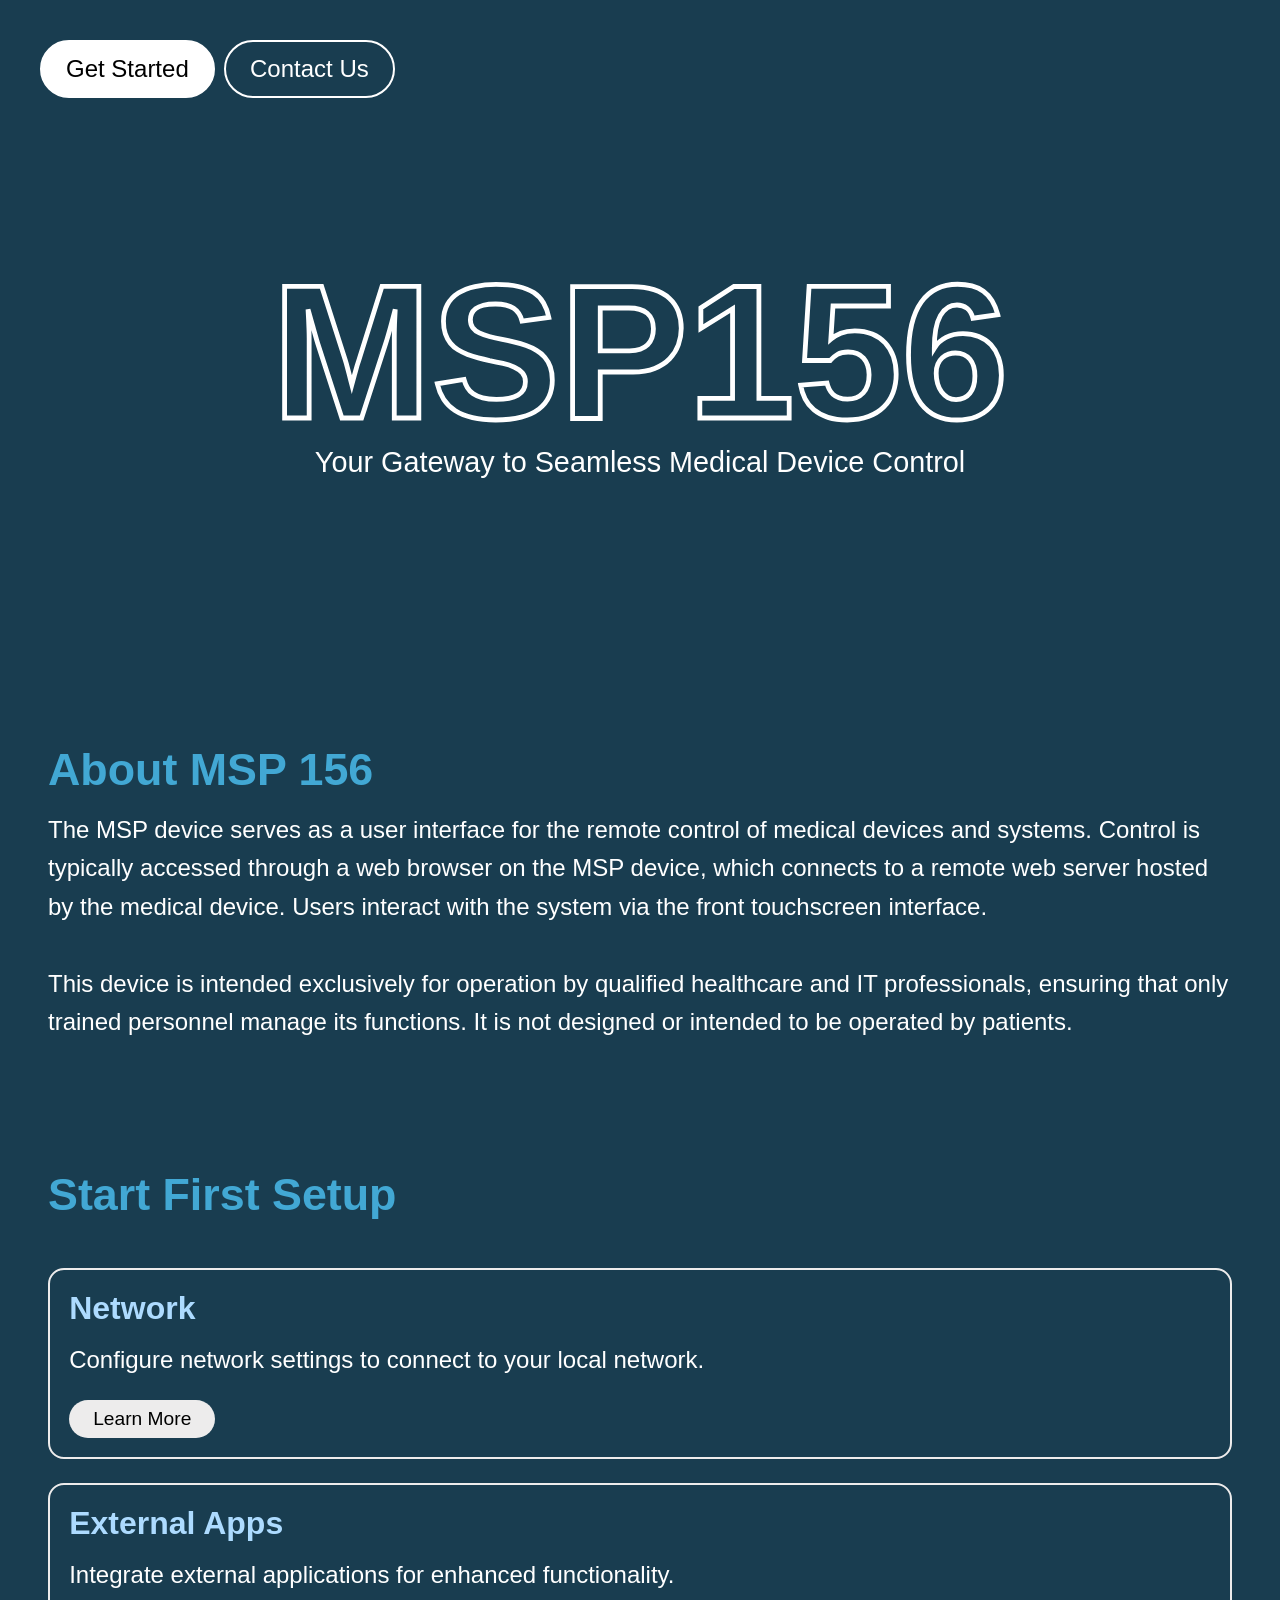
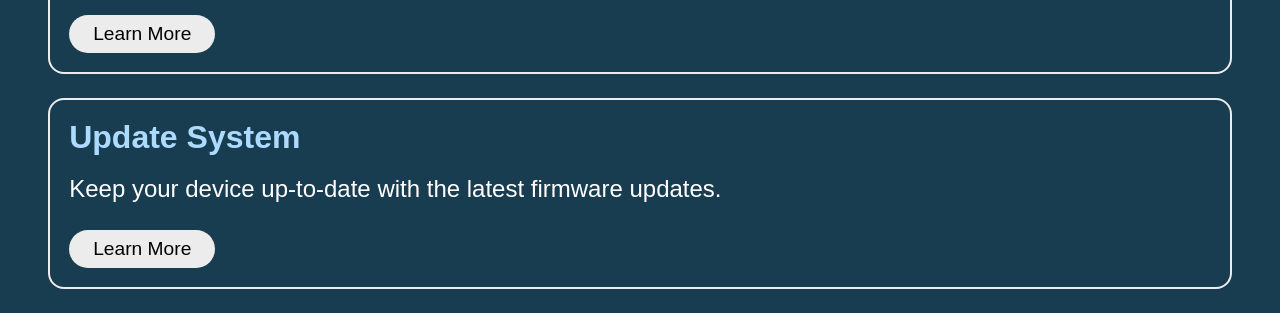
==== index.html @ 120f33a7 "init" ====
<!DOCTYPE html>
<html lang="en">
<head>
  <meta charset="UTF-8" />
  <meta name="viewport" content="width=device-width, initial-scale=1.0"/>
  <title>MSP 156</title>
  <link rel="stylesheet" href="styles.css" />
  <link rel="icon" type="image/png" href="logo.ico" />
</head>
<body>
  <!------------------------------------>
  <!--         Navigation Bar         -->
  <!------------------------------------>
  <button class="get-started" id="getStarted"></button>
  <button class="contact-us" id="contactUs"></button>


  <!------------------------------------>
  <!--        Landing Section         -->
  <!------------------------------------>
  <div class="landing-section">
    <div class="shape rectangle large"></div>
    <div class="shape circle small left"></div>
    <div class="shape rectangle tall right"></div>
    <div class="title" id="title"></div>
    <p class="caption" id="caption"></p>
    <div class="shape rectangle medium bottom"></div>
    <div class="shape circle small right-bottom"></div>
  </div>


  <!------------------------------------>
  <!--         About Section          -->
  <!------------------------------------>
  <div class="about-section" >
    <div class="about-content">
      <h2 id="aboutTitle"></h2>
      <p id="aboutDesc" style="white-space: pre-line;"></p>
    </div>
    <!-- u can add the msp 156 device picture here if needed -->
    <!-- <div class="about-image">
      <img src="device-picture.png" alt="About MSP 156" />
    </div> -->
  </div>


  <!------------------------------------>
  <!--         Setup Section          -->
  <!------------------------------------>
  <div class="setup-section" id="setupSection">
    <h2 class="setup-title" id="getStartedTitle"></h2>
    <div class="cards">
      <div class="card">
        <h2 id="setup1"></h2>
        <p id="setup1Desc"></p>
        <button id="learnMore1"></button>
      </div>
      <div class="card">
        <h2 id="setup2"></h2>
        <p id="setup2Desc"></p>
        <button id="learnMore2"></button>
      </div>
      <div class="card">
        <h2 id="setup3"></h2>
        <p id="setup3Desc"></p>
        <button id="learnMore3"></button>
      </div>
    </div>  
  </body>
</html>

<script>
  /*===================================*/
  /*           Define Texts            */
  /*===================================*/
  const title = "MSP156";
  const caption = "Your Gateway to Seamless Medical Device Control";
  const getStarted = "Get Started";
  const contactUs = "Contact Us";
  const aboutTitle = "About MSP 156";
  const aboutDesc = `The MSP device serves as a user interface for the remote control of medical devices and systems. Control is typically accessed through a web browser on the MSP device, which connects to a remote web server hosted by the medical device. Users interact with the system via the front touchscreen interface.
                    
                    This device is intended exclusively for operation by qualified healthcare and IT professionals, ensuring that only trained personnel manage its functions. It is not designed or intended to be operated by patients.`;
  const getStartedTitle = "Start First Setup";
  const setup1 = "Network";
  const setup1Desc = "Configure network settings to connect to your local network.";
  const setup2 = "External Apps";
  const setup2Desc = "Integrate external applications for enhanced functionality.";
  const setup3 = "Update System";
  const setup3Desc = "Keep your device up-to-date with the latest firmware updates.";

  const learnMore1 = "Learn More";
  const learnMore2 = "Learn More";
  const learnMore3 = "Learn More";

  document.getElementById('title').textContent = title;
  document.getElementById('caption').textContent = caption;
  document.querySelector('#getStarted').textContent = getStarted;
  document.querySelector('#contactUs').textContent = contactUs;
  document.getElementById('aboutTitle').textContent = aboutTitle;
  document.getElementById('aboutDesc').textContent = aboutDesc;
  document.getElementById('getStartedTitle').textContent = getStartedTitle;
  document.getElementById('setup1').textContent = setup1;
  document.getElementById('setup2').textContent = setup2;
  document.getElementById('setup3').textContent = setup3;
  document.getElementById('setup1Desc').textContent = setup1Desc;
  document.getElementById('setup2Desc').textContent = setup2Desc;
  document.getElementById('setup3Desc').textContent = setup3Desc;
  document.getElementById('learnMore1').textContent = learnMore1;
  document.getElementById('learnMore2').textContent = learnMore2;
  document.getElementById('learnMore3').textContent = learnMore3;
  

  /*===================================*/
  /*           Animations              */
  /*===================================*/
  function isInViewport(element) {
    const rect = element.getBoundingClientRect();
    return (
      rect.top <= (window.innerHeight || document.documentElement.clientHeight)
    );
  }

  // Animate cards when in viewport
  function animateElementsOnScroll() {
    const elements = [
      document.getElementById('aboutTitle'),
      document.getElementById('aboutDesc'),
      document.getElementById('getStartedTitle')
    ];

    elements.forEach(el => {
      if (el) {
        if (isInViewport(el)) {
          el.classList.add('animate');
        } else {
          el.classList.remove('animate');
        }
      }
    });

    const cards = document.querySelectorAll('.card');
    cards.forEach(card => {
      if (isInViewport(card)) {
        card.classList.add('animate');
      } else {
        card.classList.remove('animate');
      }
    });
  }

  window.addEventListener('scroll', animateElementsOnScroll);
  window.addEventListener('load', animateElementsOnScroll);


  /*===================================*/
  /*     Button Navigation Actions     */
  /*===================================*/

  //==== Get Started Button ====//
  document.querySelector('.get-started').addEventListener('click', () => {
    console.log("Get Started clicked");
    document.getElementById('setupSection').scrollIntoView({ behavior: 'smooth' });
  });

  //==== Contact Us Button ====//
  document.querySelector('.contact-us').addEventListener('click', () => {
    window.location.href = 'https://www.medicapture.com/support';
  });

  //==== Network Setup Button ====//
  document.getElementById('learnMore1').addEventListener('click', () => {
    window.location.href = 'network.html';
  });

  //==== Integrate External Apps Button ====//
  document.getElementById('learnMore2').addEventListener('click', () => {
    window.location.href = 'externalApp.html';
  });
  
  //==== Update System Button ====//
  document.getElementById('learnMore3').addEventListener('click', () => {
    window.location.href = 'update.html';
  });

</script>
---- styles.css ----
* {
  margin: 0;
  padding: 0;
  box-sizing: border-box;
}

body {
  background-color: #193d50;
  font-family: 'Arial', sans-serif;
  overflow: auto;
  scrollbar-width: none;
  -ms-overflow-style: none; 
}

body::-webkit-scrollbar {
  display: none; 
}


/*=====================================*/
/*          Button Navigation          */
/*=====================================*/
.get-started {
  position: absolute;
  top: 2.5rem;
  left: 2.5rem;
  background: white;
  border: white 0.15rem solid;
  color: none;
  border-radius: 2.5rem;
  font-size: 1.5rem;
  padding: 0.8rem 1.5rem;
  cursor: pointer;
  z-index: 10;
}

.contact-us {
  position: absolute;
  top: 2.5rem;
  left: 14rem;
  background: transparent;
  color: white;
  border: white 0.15rem solid;
  border-radius: 2.5rem;
  font-size: 1.5rem;
  padding: 0.8rem 1.5rem;
  cursor: pointer;
  z-index: 10;
}


/*=====================================*/
/*          Landing Section            */
/*=====================================*/
.landing-section {
  width: 100%;
  height: 100vh;
  text-align: center;
  color: white;
  display: flex;
  flex-direction: column;
  justify-content: center;
  align-items: center;
}

@media (max-width: 1306px) {
  .landing-section {
    height: 80vh;
  }
}

@media (min-height: 1300px) {
  .landing-section {
    height: 40vh;
  }
}

/*===== Title and Caption =====*/
.title {
  font-size: 18rem;
  font-weight: bold;
  color: #193d50;
  -webkit-text-stroke: 0.3rem white;
  z-index: 1;
  margin: 0;
}

@media (max-width: 1306px) {
  .title {
    font-size: 12rem;
  }
}


.caption {
  font-size: 2.5rem;
  z-index: 1;
  margin-top: -1.5rem;
}

@media (max-width: 1306px) {
  .caption {
    font-size: 1.8rem;
    margin-top: -1rem;
  }
}

/*===== Shapes Background =====*/
/* .shape {
  position: absolute;
  background: linear-gradient(135deg, #b06ab3, #4568dc);
  z-index: 0;
  border-radius: 2rem;
}

.rectangle.large {
  width: 66rem;
  height: 34rem;
  top: 8rem;
  left: 7.5rem;
}

.rectangle.medium.bottom {
  width: 48.5rem;
  height: 24.5rem;
  bottom: 9rem;
  left: 10rem;
}

.rectangle.tall.right {
  width: 18.5rem;
  height: 76rem;;
  right: 1.8rem;
  top: 3.1rem;
}

.circle.small {
  width: 15rem;
  height: 15rem;
  border-radius: 50%;
}

.circle.small.left {
  height: 10rem;
  width: 10rem;
  top: 41rem;
  left: 1rem;
}

.circle.small.right-bottom {
  bottom: 2.5rem;
  right: 13.5rem;
} */


/*=====================================*/
/*           About Section             */
/*=====================================*/
.about-section {
  padding: 1.5rem 3rem;
  display: flex;
  align-items: center;
  justify-content: space-between;
  color: white;
  gap: 3rem;
}

.about-content {
  flex: 1;
  max-width: 100%;
}

.about-content h2 {
  font-size: 2.8rem;
  margin-bottom: 1rem;
  color: #42a8d4;
}

.about-content p {
  font-size: 1.5rem;
  line-height: 1.6;
  color: white;
}

.about-image {
  flex: 1;
  max-width: 30%;
}

.about-image img {
  width: 100%;
  height: auto;
  object-fit: cover;
  box-shadow: 0 0 15px rgba(0,0,0,0.5);
}

/*=====================================*/
/*            Setup Section            */
/*=====================================*/
.setup-section {
  margin-top: 5rem;
  padding: 1.5rem 3rem;
  width: 100%;
}

.setup-title {
  font-size: 2.8rem;
  color: #42a8d4;
  margin-bottom: 3rem;
}

.cards {
  display: grid;
  grid-template-columns: 1fr 1fr 1fr;
  gap: 1.5rem;
  width: 100%;
}

@media (max-width: 1306px) {
  .cards {
    grid-template-columns: 1fr;
  }
}

.card {
  width: 100%;
  height: auto;
  min-height: 0;
  border: 0.15rem solid #edecec;
  border-radius: 1rem;
  background-color: transparent;
  color: white;
  font-size: 1.5rem;
  padding: 1.2rem;
}

.card h2 {
  color: #addbff;
  font-weight: bold;
  font-size: 2rem;
}

.card p {
  margin-top: 1rem;
  font-size: 1.5rem;
  line-height: 1.4;
}

.card button {
  margin-top: 1.5rem;
  background: #edecec;
  border: none;
  border-radius: 1.5rem;
  font-size: 1.2rem;
  padding: 0.5rem 1.5rem;
  cursor: pointer;
}


/*=====================================*/
/*         Setup Instructions          */
/*=====================================*/
.setup-title-2 {
  top: 1.7rem;
  right: 2.5rem;
  position: absolute;
  font-size: 3.5rem;
  font-weight: bold;
  margin-left: auto;
  color: #42a8d4;
}

/*===== Vertical Progress Bar =====*/
.vertical-progress-bar {
  position: fixed;
  width: 0.5rem;
  top: 10rem;
  left: 3rem;
  height: calc(100rem - 10rem);
  background: transparent;
  border: 0.1rem solid white;
  border-radius: 0.2rem;
  z-index: 1;
  overflow: hidden;
}

.progress-fill-vertical {
  position: absolute;
  left: 0;
  top: 0;
  width: 100%;
  height: 0%;
  background: #edecec; 
  border-radius: 0.2rem;
  transition: height 0.5s ease;
  z-index: 2;
}

/*===== Steps Content =====*/
.step-content {
  position: relative;
  display: flex;
  align-items: stretch;
  padding-left: 3rem;
  top: 10rem;
  display: flex;
  flex-direction: column;
  margin-inline: 3rem;
}

.step-number {
  font-size: 5rem;
  font-weight: 900;
  font-weight: bold;
  color: transparent;
  -webkit-text-stroke: 0.1rem white;
  font-family: 'Segoe UI', Arial, sans-serif;
}

.step-instruction {
  font-size: 1.8rem;
  font-weight: 400;
  margin-top: 0.5rem;
  color: white;
}

.img-container {
  margin-top: 2rem;
  /* display: flex;
  justify-content: center; */

}

.img {
  width: 50rem;
  height: auto;
  border-radius: 0.5rem;
  box-shadow: 0 8px 32px rgba(0,0,0,0.35);
  border: 2px solid #1a5c7a;
  margin-bottom: 4rem;
}


/*=====================================*/
/*          Animations Section         */
/*=====================================*/
#aboutTitle, #aboutDesc, #getStartedTitle {
  opacity: 0;
  transform: translateY(50px);
  transition: opacity 0.8s ease-out, transform 0.8s ease-out;
}

#aboutTitle.animate, #aboutDesc.animate, #getStartedTitle.animate {
  opacity: 1;
  transform: translateY(0);
}

#step1, #step2, #step3, #step4, #step5, #step6, #step7, #step8, #step9, #step10,
#num1, #num2, #num3, #num4, #num5, #num6, #num7, #num8, #num9, #num10,
#img1, #img2, #img3, #img4, #img5, #img6, #img7, #img8, #img9, #img10 {
  opacity: 0;
  transform: translateY(50px);
  transition: opacity 0.8s ease-out, transform 0.8s ease-out;
}

#step1.animate, #step2.animate, #step3.animate, #step4.animate, #step5.animate, #step6.animate, #step7.animate, #step8.animate, #step9.animate, #step10.animate,
#num1.animate, #num2.animate, #num3.animate, #num4.animate, #num5.animate, #num6.animate, #num7.animate, #num8.animate, #num9.animate, #num10.animate,
#img1.animate, #img2.animate, #img3.animate, #img4.animate, #img5.animate, #img6.animate, #img7.animate, #img8.animate, #img9.animate, #img10.animate {
  opacity: 1;
  transform: translateY(0);
}

@keyframes slideUp {
  0% {
    opacity: 0;
    transform: translateY(50px);
  }
  100% {
    opacity: 1;
    transform: translateY(0);
  }
}

/*===== Animate all rectangles and circles =====*/
.shape {
  animation: slideUp 1s ease-out forwards;
  opacity: 0;
}

.rectangle.large {
  animation-delay: 0.2s;
}
.rectangle.medium.bottom {
  animation-delay: 0.4s;
}
.rectangle.tall.right {
  animation-delay: 0.6s;
}
.circle.small.left {
  animation-delay: 0.8s;
}
.circle.small.right-bottom {
  animation-delay: 1s;
}


/*===== Animate cards when in viewport =====*/
.card {
  opacity: 0;
  transform: translateY(50px);
  transition: opacity 0.8s ease-out, transform 0.8s ease-out;
}

.card.animate {
  opacity: 1;
  transform: translateY(0);
}

.step-content {
  opacity: 0;
  transform: translateY(50px);
  transition: opacity 0.8s ease-out, transform 0.8s ease-out;
}

.step-content.animate {
  opacity: 1;
  transform: translateY(0);
}
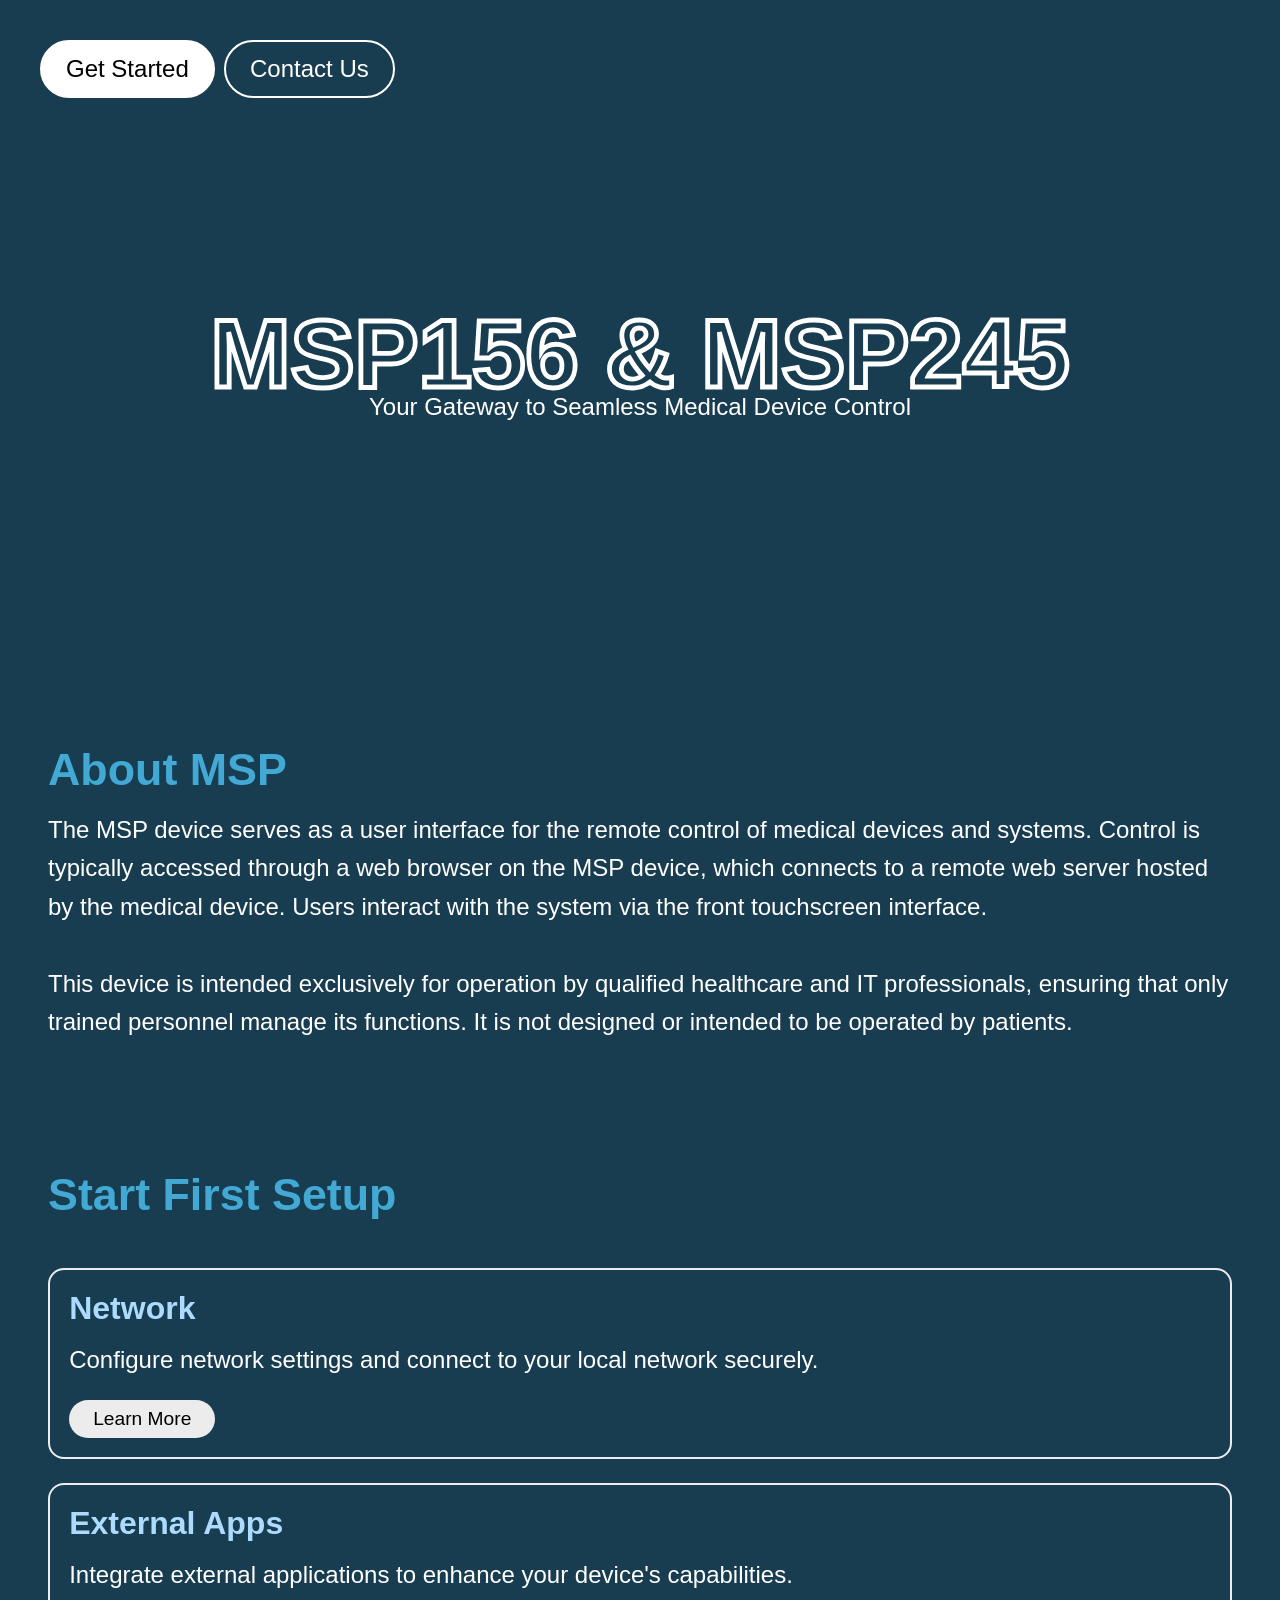
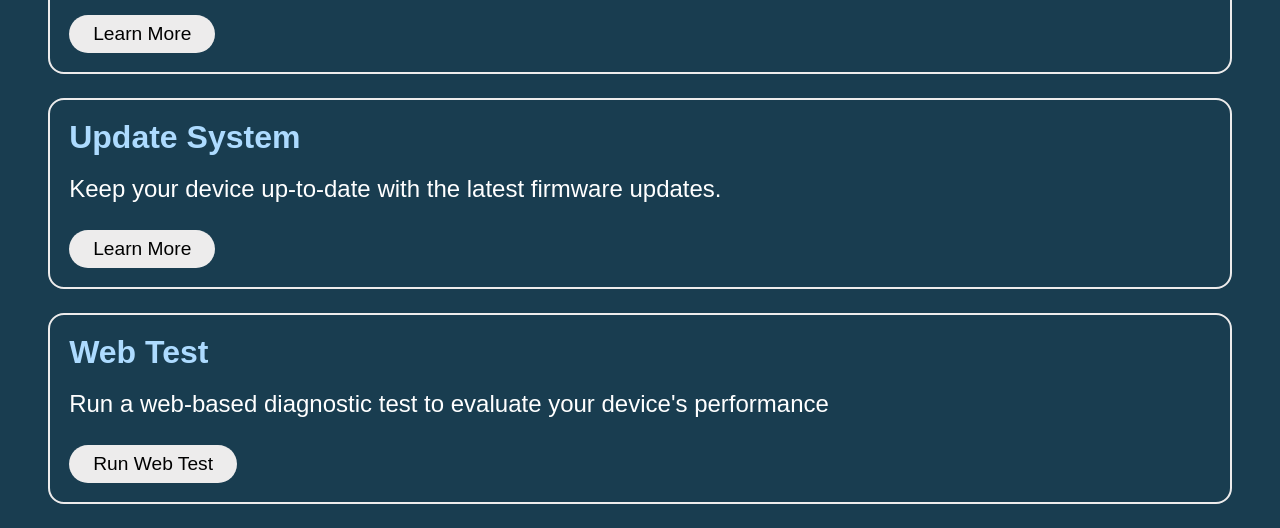
==== commit 70a4d950: "v1" ====
--- a/index.html
+++ b/index.html
@@ -65,6 +65,11 @@
         <p id="setup3Desc"></p>
         <button id="learnMore3"></button>
       </div>
+      <div class="card">
+        <h2 id="setup4"></h2>
+        <p id="setup4Desc"></p>
+        <button id="learnMore4"></button>
+      </div>
     </div>  
   </body>
 </html>
@@ -73,25 +78,28 @@
   /*===================================*/
   /*           Define Texts            */
   /*===================================*/
-  const title = "MSP156";
+  const title = "MSP156 & MSP245";
   const caption = "Your Gateway to Seamless Medical Device Control";
   const getStarted = "Get Started";
   const contactUs = "Contact Us";
-  const aboutTitle = "About MSP 156";
+  const aboutTitle = "About MSP";
   const aboutDesc = `The MSP device serves as a user interface for the remote control of medical devices and systems. Control is typically accessed through a web browser on the MSP device, which connects to a remote web server hosted by the medical device. Users interact with the system via the front touchscreen interface.
                     
                     This device is intended exclusively for operation by qualified healthcare and IT professionals, ensuring that only trained personnel manage its functions. It is not designed or intended to be operated by patients.`;
   const getStartedTitle = "Start First Setup";
   const setup1 = "Network";
-  const setup1Desc = "Configure network settings to connect to your local network.";
+  const setup1Desc = "Configure network settings and connect to your local network securely.";
   const setup2 = "External Apps";
-  const setup2Desc = "Integrate external applications for enhanced functionality.";
+  const setup2Desc = "Integrate external applications to enhance your device's capabilities.";
   const setup3 = "Update System";
   const setup3Desc = "Keep your device up-to-date with the latest firmware updates.";
+  const setup4 = "Web Test";
+  const setup4Desc = "Run a web-based diagnostic test to evaluate your device's performance";
 
   const learnMore1 = "Learn More";
   const learnMore2 = "Learn More";
   const learnMore3 = "Learn More";
+  const learnMore4 = "Run Web Test";
 
   document.getElementById('title').textContent = title;
   document.getElementById('caption').textContent = caption;
@@ -103,12 +111,15 @@
   document.getElementById('setup1').textContent = setup1;
   document.getElementById('setup2').textContent = setup2;
   document.getElementById('setup3').textContent = setup3;
+  document.getElementById('setup4').textContent = setup4;
   document.getElementById('setup1Desc').textContent = setup1Desc;
   document.getElementById('setup2Desc').textContent = setup2Desc;
   document.getElementById('setup3Desc').textContent = setup3Desc;
+  document.getElementById('setup4Desc').textContent = setup4Desc;
   document.getElementById('learnMore1').textContent = learnMore1;
   document.getElementById('learnMore2').textContent = learnMore2;
   document.getElementById('learnMore3').textContent = learnMore3;
+  document.getElementById('learnMore4').textContent = learnMore4;
   
 
   /*===================================*/
@@ -183,5 +194,10 @@
     window.location.href = 'update.html';
   });
 
+    //==== Update System Button ====//
+  document.getElementById('learnMore4').addEventListener('click', () => {
+    window.location.href = 'webtest.html';
+  });
+
 </script>
 
--- a/styles.css
+++ b/styles.css
@@ -5,7 +5,7 @@
 }
 
 body {
-  background-color: #193d50;
+  background-color: #193d50; 
   font-family: 'Arial', sans-serif;
   overflow: auto;
   scrollbar-width: none;
@@ -77,7 +77,7 @@
 
 /*===== Title and Caption =====*/
 .title {
-  font-size: 18rem;
+  font-size: 9rem;
   font-weight: bold;
   color: #193d50;
   -webkit-text-stroke: 0.3rem white;
@@ -87,20 +87,19 @@
 
 @media (max-width: 1306px) {
   .title {
-    font-size: 12rem;
-  }
-}
-
+    font-size: 6rem;
+  }
+}
 
 .caption {
-  font-size: 2.5rem;
+  font-size: 2.2rem;
   z-index: 1;
-  margin-top: -1.5rem;
+  margin-top: -1rem;
 }
 
 @media (max-width: 1306px) {
   .caption {
-    font-size: 1.8rem;
+    font-size: 1.5rem;
     margin-top: -1rem;
   }
 }
@@ -211,7 +210,7 @@
 
 .cards {
   display: grid;
-  grid-template-columns: 1fr 1fr 1fr;
+  grid-template-columns: 1fr 1fr;
   gap: 1.5rem;
   width: 100%;
 }
